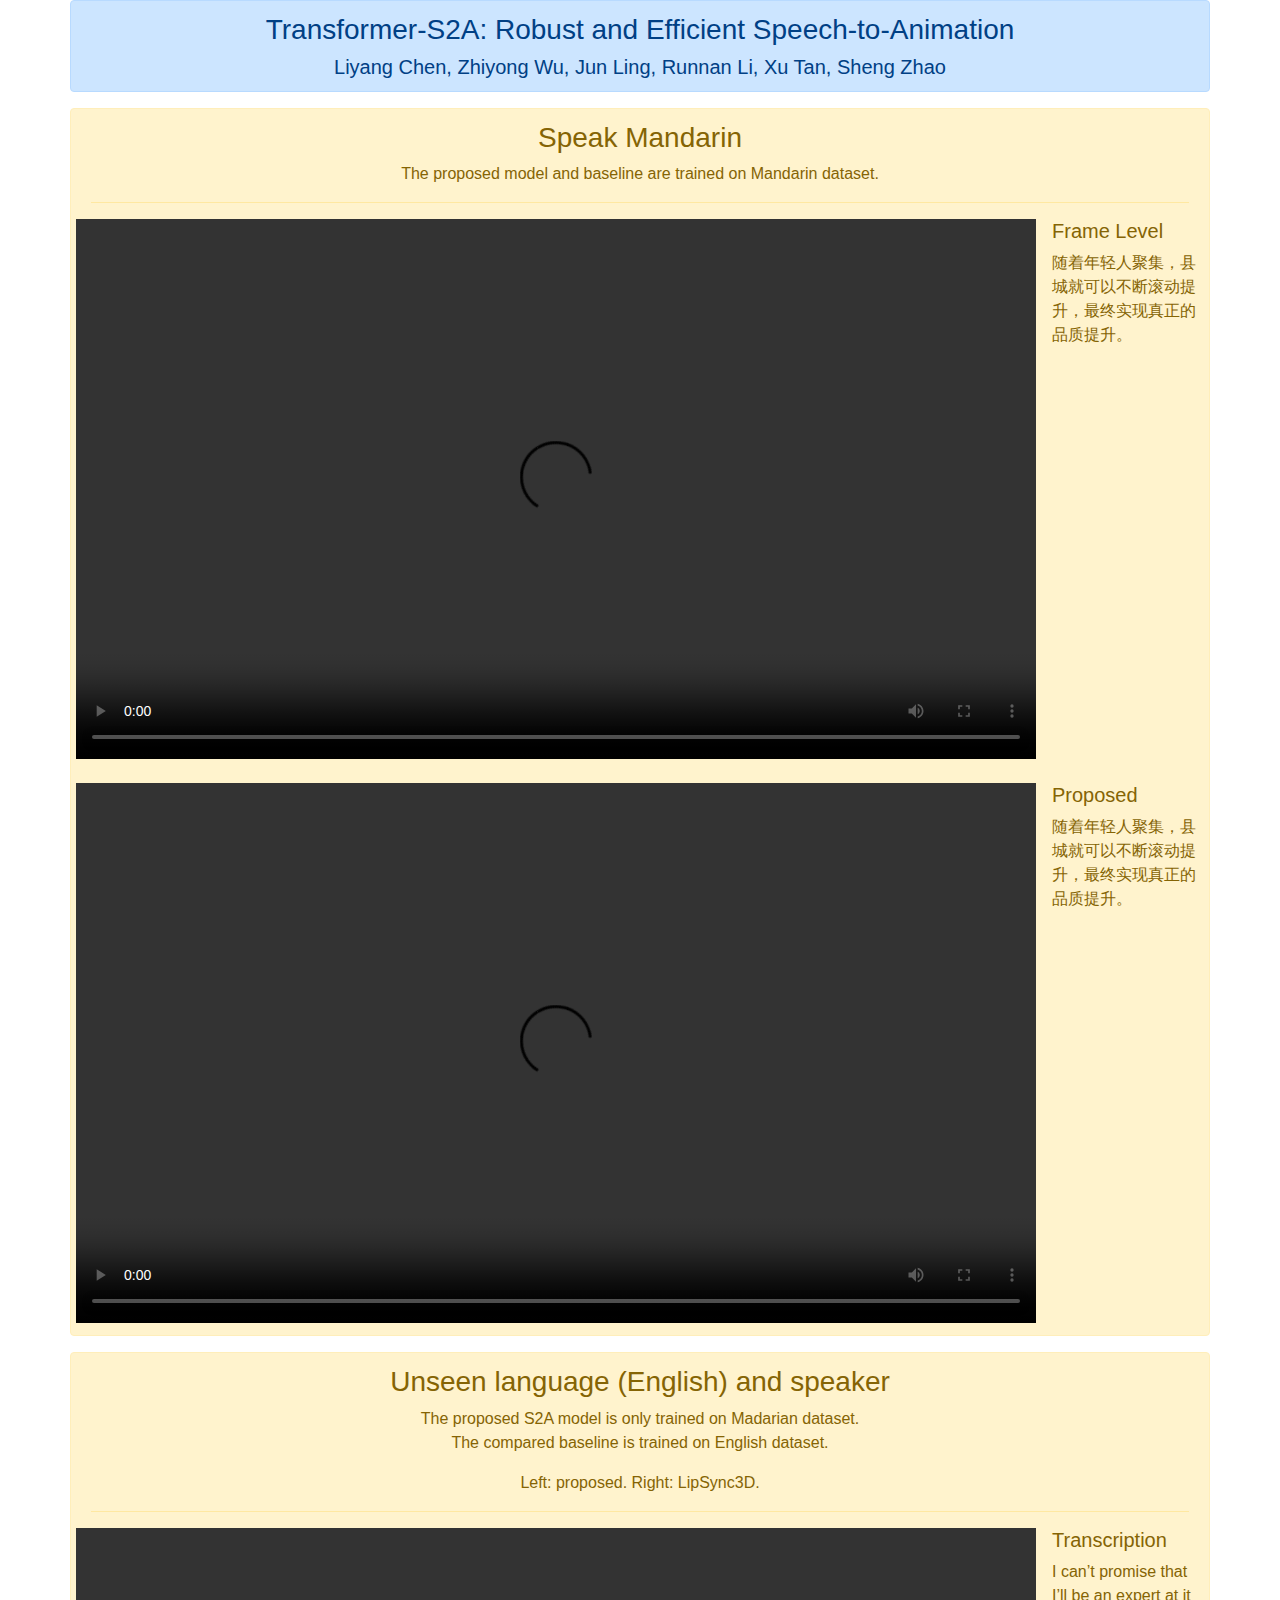
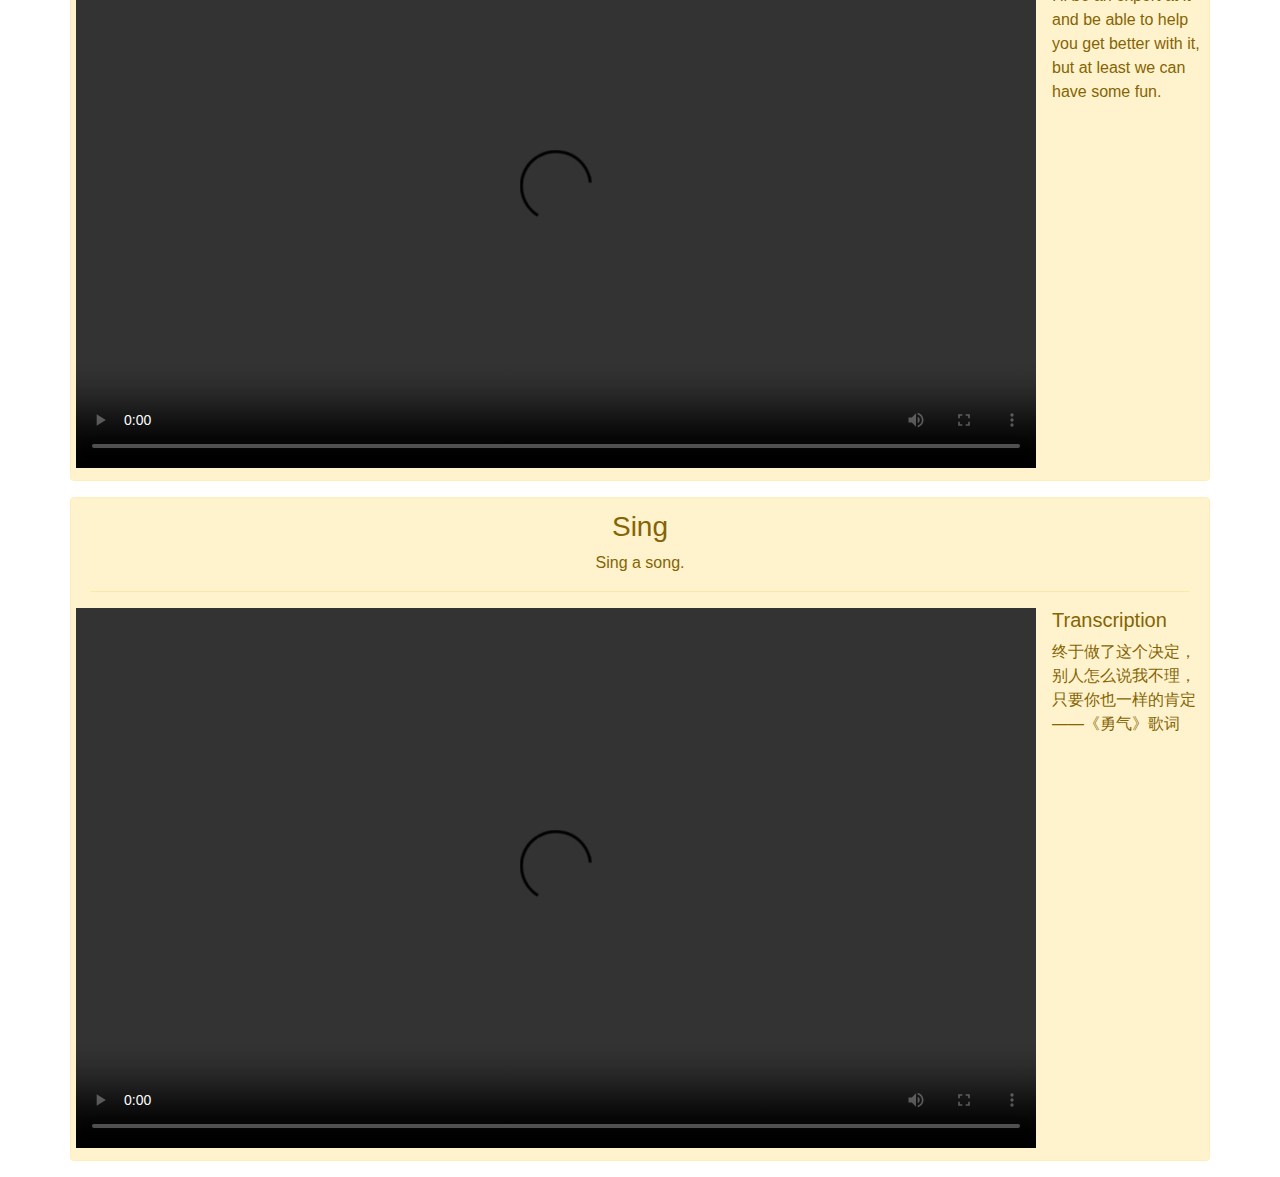
==== index.html @ 33c51ccc "Initial commit" ====
<!DOCTYPE html>
<html>
<head>
	<meta charset="utf-8">
    <meta name="viewport" content="width=device-width, initial-scale=1, shrink-to-fit=no">
	<title>RenderedDemos</title>
	<link rel="stylesheet" href="https://stackpath.bootstrapcdn.com/bootstrap/4.3.1/css/bootstrap.min.css" integrity="sha384-ggOyR0iXCbMQv3Xipma34MD+dH/1fQ784/j6cY/iJTQUOhcWr7x9JvoRxT2MZw1T" crossorigin="anonymous">
</head>
<body bgcolor="#E6E6FA">
	<div class='container'>
		<div class="row justify-content-center alert alert-primary" role="alert">
			<h3 class="alert-heading">
				Transformer-S2A: Robust and Efficient Speech-to-Animation
			</h3>
			<h5 class="mb-0">
				Liyang Chen, Zhiyong Wu, Jun Ling, Runnan Li, Xu Tan, Sheng Zhao
			</h5>
		</div>
	</div>

	<div class="container alert alert-warning" role="alert">
		<div class="row justify-content-md-center">
			<h3>Speak Mandarin</h3>
		</div>
		<div>
			<p class="mb-0 text-center">The proposed model and baseline are trained on Mandarin dataset.</p>
		</div>
		<hr>
		<div class="row">
			<div class="media">
		  		<video width="960" height="540" class="mr-3" controls>
	  				<source src="demos/frameLevel.mp4" type="video/mp4">
				</video>
			  	<div class="media-body">
				    <h5 class="mt-0">Frame Level</h5>
					随着年轻人聚集，县城就可以不断滚动提升，最终实现真正的品质提升。
			  	</div>
			</div>
		</div>
		<br>
		<div class="row">
			<div class="media">
		  		<video width="960" height="540" class="mr-3" controls>
	  				<source src="demos/seqLevel.mp4" type="video/mp4">
				</video>
			  	<div class="media-body">
				    <h5 class="mt-0">Proposed</h5>
					随着年轻人聚集，县城就可以不断滚动提升，最终实现真正的品质提升。
			  	</div>
			</div>
		</div>
	</div>

	<div class="container alert alert-warning" role="alert">
		<div class="row justify-content-md-center">
			<h3>Unseen language (English) and speaker</h3>
		</div>
		<div>
			<p class="mb-0 text-center">The proposed S2A model is only trained on Madarian dataset.</p>
			<p class="text-center">The compared baseline is trained on English dataset.</p>
			<p class="text-center">Left: proposed. Right: LipSync3D.</p>
		</div>
		<hr>
		<div class="row">
			<div class="media">
		  		<video width="960" height="540" class="mr-3" controls>
	  				<source src="demos/comparison.mp4" type="video/mp4">
				</video>
			  	<div class="media-body">
				    <h5 class="mt-0">Transcription</h5>
					I can’t promise that I’ll be an expert at it and be able to help you get better with it, but at least we can have some fun.
			  	</div>
			</div>
		</div>
	</div>

	<div class="container alert alert-warning" role="alert">
		<div class="row justify-content-md-center">
			<h3>Sing</h3>
		</div>
		<div>
			<p class="mb-0 text-center">Sing a song.</p>
		</div>
		<hr>
		<div class="row">
			<div class="media">
		  		<video width="960" height="540" class="mr-3" controls>
	  				<source src="demos/sing.mp4" type="video/mp4">
				</video>
			  	<div class="media-body">
				    <h5 class="mt-0">Transcription</h5>
					终于做了这个决定，别人怎么说我不理，只要你也一样的肯定 ——《勇气》歌词
			  	</div>
			</div>
		</div>
	</div>
		
	<script src="https://code.jquery.com/jquery-3.3.1.slim.min.js" integrity="sha384-q8i/X+965DzO0rT7abK41JStQIAqVgRVzpbzo5smXKp4YfRvH+8abtTE1Pi6jizo" crossorigin="anonymous"></script>
	<script src="https://cdnjs.cloudflare.com/ajax/libs/popper.js/1.14.7/umd/popper.min.js" integrity="sha384-UO2eT0CpHqdSJQ6hJty5KVphtPhzWj9WO1clHTMGa3JDZwrnQq4sF86dIHNDz0W1" crossorigin="anonymous"></script>
	<script src="https://stackpath.bootstrapcdn.com/bootstrap/4.3.1/js/bootstrap.min.js" integrity="sha384-JjSmVgyd0p3pXB1rRibZUAYoIIy6OrQ6VrjIEaFf/nJGzIxFDsf4x0xIM+B07jRM" crossorigin="anonymous"></script>
</body>
</html>
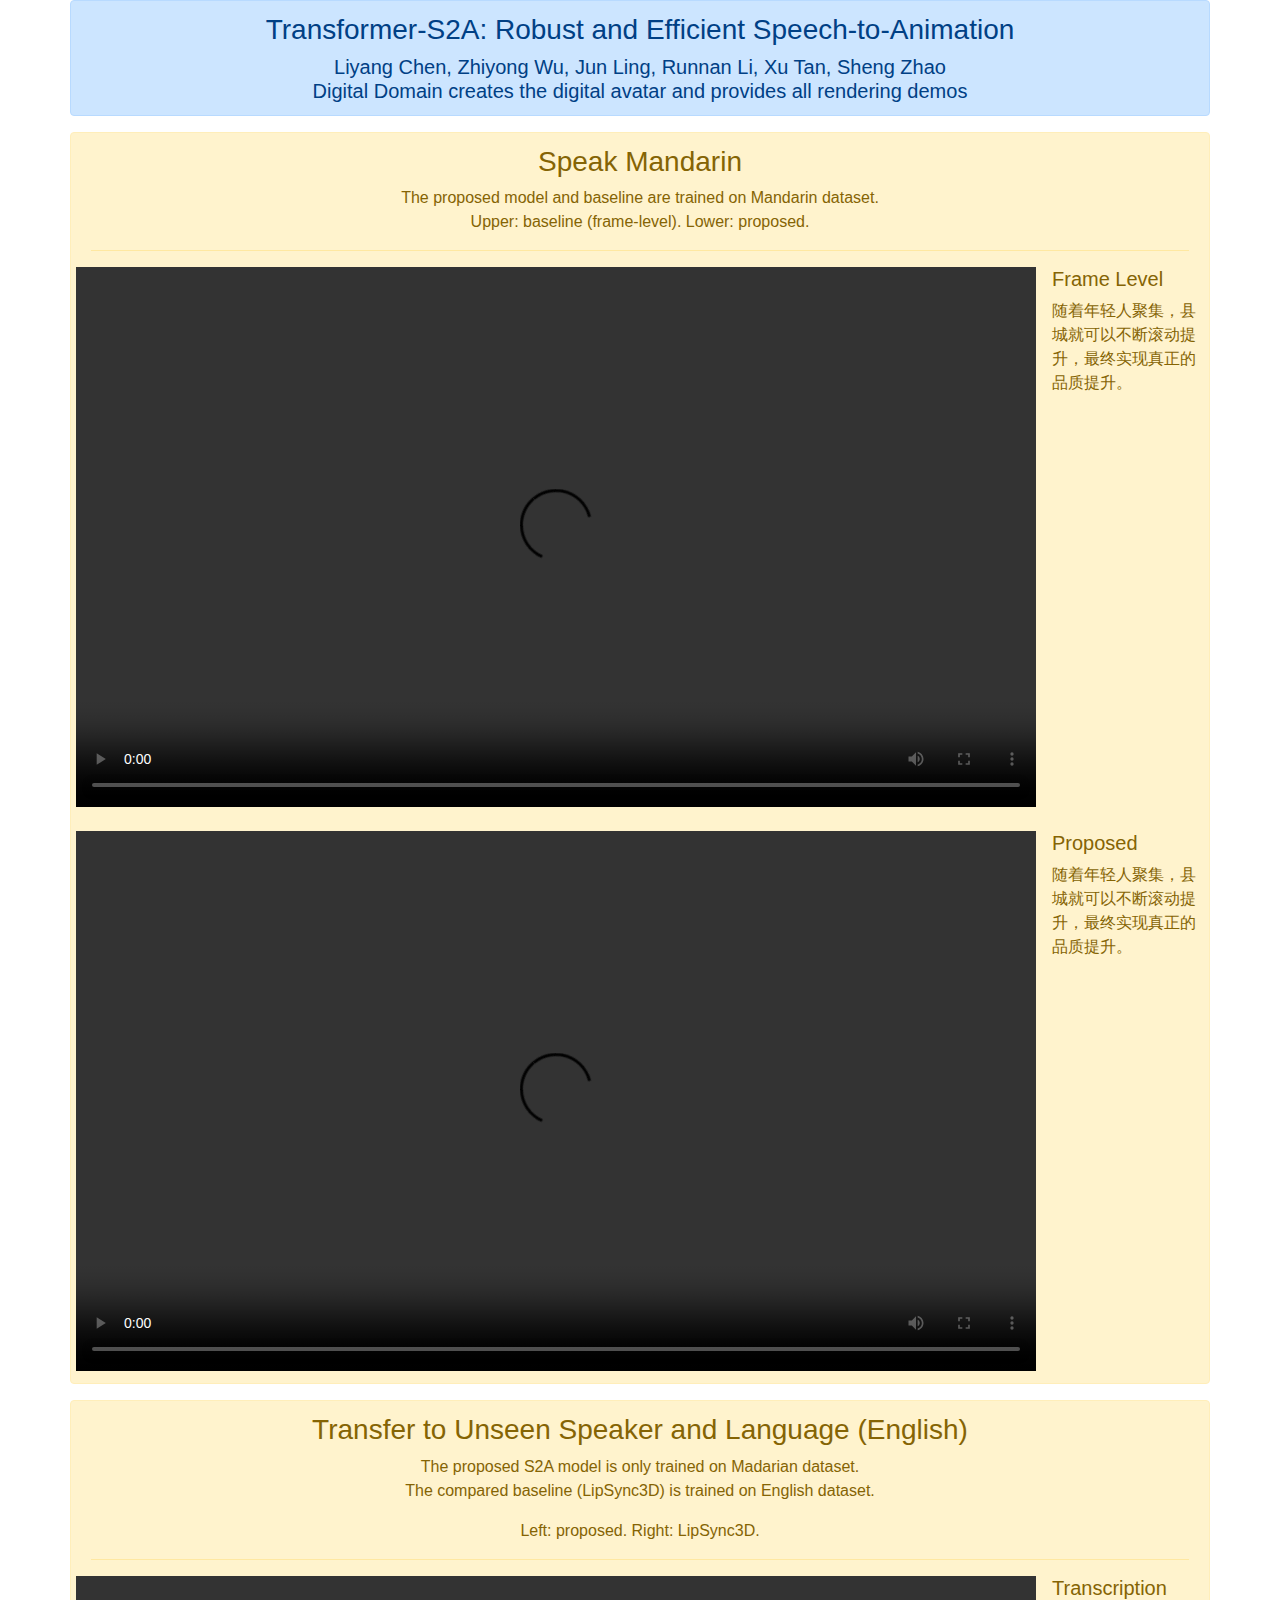
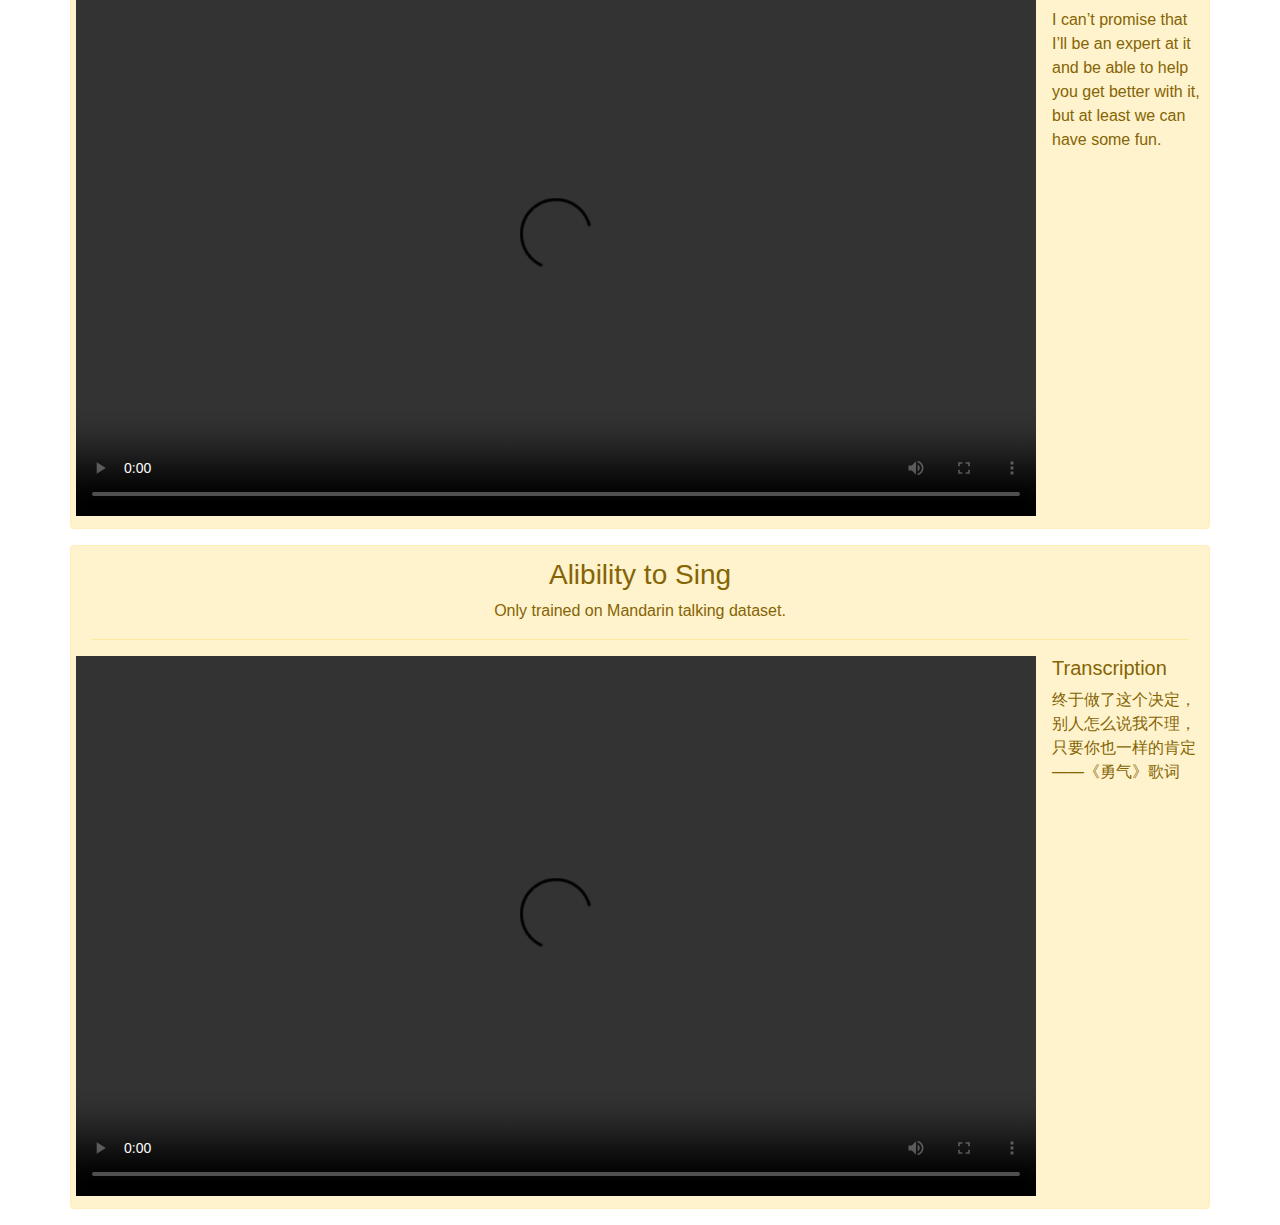
==== commit bf0bad1a: "add ackowledgement of Digital Domain" ====
--- a/index.html
+++ b/index.html
@@ -15,6 +15,9 @@
 			<h5 class="mb-0">
 				Liyang Chen, Zhiyong Wu, Jun Ling, Runnan Li, Xu Tan, Sheng Zhao
 			</h5>
+			<h5 class="mb-0">
+				Digital Domain creates the digital avatar and provides all rendering demos
+			</h5>
 		</div>
 	</div>
 
@@ -24,6 +27,7 @@
 		</div>
 		<div>
 			<p class="mb-0 text-center">The proposed model and baseline are trained on Mandarin dataset.</p>
+			<p class="mb-0 text-center">Upper: baseline (frame-level). Lower: proposed.</p>
 		</div>
 		<hr>
 		<div class="row">
@@ -53,11 +57,11 @@
 
 	<div class="container alert alert-warning" role="alert">
 		<div class="row justify-content-md-center">
-			<h3>Unseen language (English) and speaker</h3>
+			<h3>Transfer to Unseen Speaker and Language (English)</h3>
 		</div>
 		<div>
 			<p class="mb-0 text-center">The proposed S2A model is only trained on Madarian dataset.</p>
-			<p class="text-center">The compared baseline is trained on English dataset.</p>
+			<p class="text-center">The compared baseline (LipSync3D) is trained on English dataset.</p>
 			<p class="text-center">Left: proposed. Right: LipSync3D.</p>
 		</div>
 		<hr>
@@ -76,10 +80,10 @@
 
 	<div class="container alert alert-warning" role="alert">
 		<div class="row justify-content-md-center">
-			<h3>Sing</h3>
+			<h3>Alibility to Sing</h3>
 		</div>
 		<div>
-			<p class="mb-0 text-center">Sing a song.</p>
+			<p class="mb-0 text-center">Only trained on Mandarin talking dataset.</p>
 		</div>
 		<hr>
 		<div class="row">
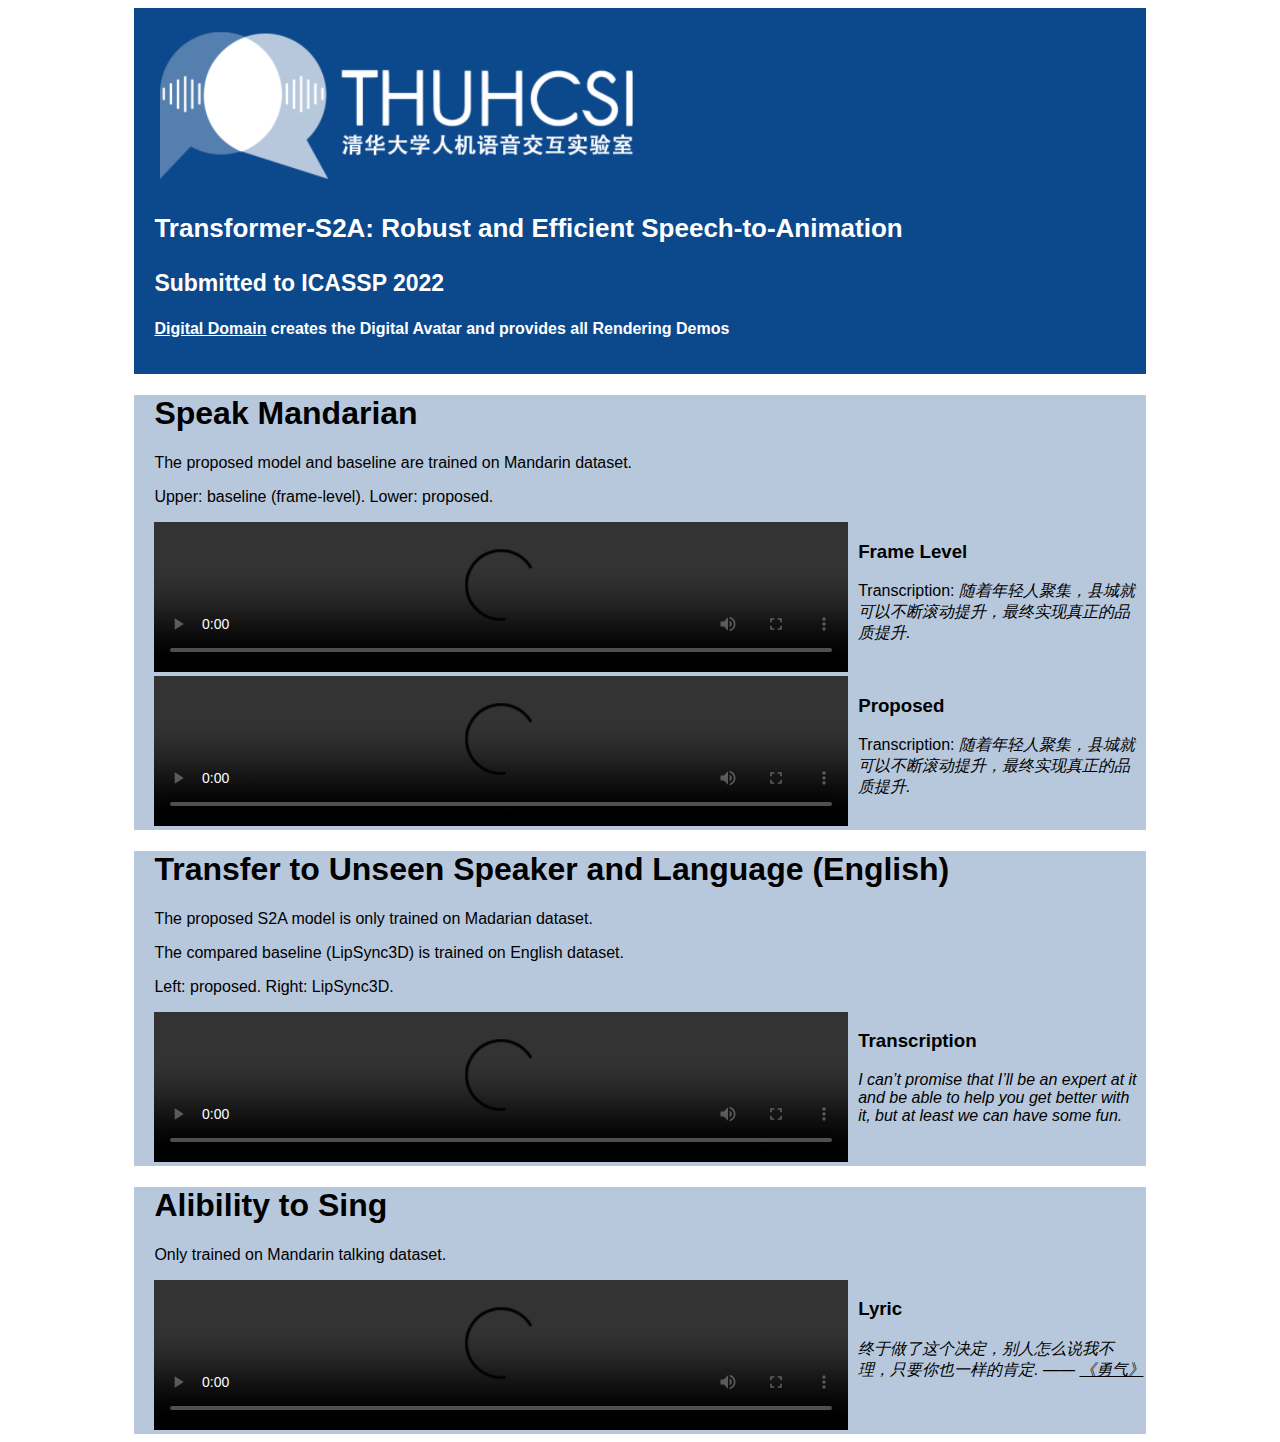
==== commit 9efbfe65: "Separate text and style & add THUHCSI logo" ====
--- a/index.html
+++ b/index.html
@@ -1,106 +1,86 @@
 <!DOCTYPE html>
-<html>
+<html lang="en">
 <head>
-	<meta charset="utf-8">
-    <meta name="viewport" content="width=device-width, initial-scale=1, shrink-to-fit=no">
-	<title>RenderedDemos</title>
-	<link rel="stylesheet" href="https://stackpath.bootstrapcdn.com/bootstrap/4.3.1/css/bootstrap.min.css" integrity="sha384-ggOyR0iXCbMQv3Xipma34MD+dH/1fQ784/j6cY/iJTQUOhcWr7x9JvoRxT2MZw1T" crossorigin="anonymous">
+    <meta charset="UTF-8">
+    <meta http-equiv="X-UA-Compatible" content="IE=edge">
+    <meta name="viewport" content="width=device-width, initial-scale=1.0">
+    <link rel="stylesheet" href="./style.css">
+    <title>Transformer-S2A</title>
 </head>
-<body bgcolor="#E6E6FA">
-	<div class='container'>
-		<div class="row justify-content-center alert alert-primary" role="alert">
-			<h3 class="alert-heading">
-				Transformer-S2A: Robust and Efficient Speech-to-Animation
-			</h3>
-			<h5 class="mb-0">
-				Liyang Chen, Zhiyong Wu, Jun Ling, Runnan Li, Xu Tan, Sheng Zhao
-			</h5>
-			<h5 class="mb-0">
-				Digital Domain creates the digital avatar and provides all rendering demos
-			</h5>
-		</div>
-	</div>
+<body>
+    <div class="container">
+        <div class="title-box">
+            <img src="./img/THUHCSI_logo.png" alt="THUHCSI_Logo">
+            <p id="paper-title">Transformer-S2A: Robust and Efficient Speech-to-Animation</p>
+            <p id="submit">Submitted to ICASSP 2022</p>
+            <p id="ack"><a target="_blank" href="https://digitaldomain.com/?lang=zh-hant">Digital Domain</a> creates the Digital Avatar and provides all Rendering Demos</p>
+        </div>
 
-	<div class="container alert alert-warning" role="alert">
-		<div class="row justify-content-md-center">
-			<h3>Speak Mandarin</h3>
-		</div>
-		<div>
-			<p class="mb-0 text-center">The proposed model and baseline are trained on Mandarin dataset.</p>
-			<p class="mb-0 text-center">Upper: baseline (frame-level). Lower: proposed.</p>
-		</div>
-		<hr>
-		<div class="row">
-			<div class="media">
-		  		<video width="960" height="540" class="mr-3" controls>
-	  				<source src="demos/frameLevel.mp4" type="video/mp4">
-				</video>
-			  	<div class="media-body">
-				    <h5 class="mt-0">Frame Level</h5>
-					随着年轻人聚集，县城就可以不断滚动提升，最终实现真正的品质提升。
-			  	</div>
-			</div>
-		</div>
-		<br>
-		<div class="row">
-			<div class="media">
-		  		<video width="960" height="540" class="mr-3" controls>
-	  				<source src="demos/seqLevel.mp4" type="video/mp4">
-				</video>
-			  	<div class="media-body">
-				    <h5 class="mt-0">Proposed</h5>
-					随着年轻人聚集，县城就可以不断滚动提升，最终实现真正的品质提升。
-			  	</div>
-			</div>
-		</div>
-	</div>
+        <div class="single-demo">
+            <div class="subtitle">
+                <h1>Speak Mandarian</h1>
+                <p>The proposed model and baseline are trained on Mandarin dataset.</p>
+                <p>Upper: baseline (frame-level). Lower: proposed.</p>
+            </div>
+            <div class="media">
+                <video width="100%" height="100%" controls>
+                    <source src="demos/frameLevel.mp4" type="video/mp4">
+                </video>
+            </div>
+            <div class="notion">
+                <h3 >Frame Level</h3>
+                <p>Transcription: <em>随着年轻人聚集，县城就可以不断滚动提升，最终实现真正的品质提升.</em></p>
+            </div>
+            <div class="clear"></div>
 
-	<div class="container alert alert-warning" role="alert">
-		<div class="row justify-content-md-center">
-			<h3>Transfer to Unseen Speaker and Language (English)</h3>
-		</div>
-		<div>
-			<p class="mb-0 text-center">The proposed S2A model is only trained on Madarian dataset.</p>
-			<p class="text-center">The compared baseline (LipSync3D) is trained on English dataset.</p>
-			<p class="text-center">Left: proposed. Right: LipSync3D.</p>
-		</div>
-		<hr>
-		<div class="row">
-			<div class="media">
-		  		<video width="960" height="540" class="mr-3" controls>
-	  				<source src="demos/comparison.mp4" type="video/mp4">
-				</video>
-			  	<div class="media-body">
-				    <h5 class="mt-0">Transcription</h5>
-					I can’t promise that I’ll be an expert at it and be able to help you get better with it, but at least we can have some fun.
-			  	</div>
-			</div>
-		</div>
-	</div>
+            <div class="media">
+                <video width="100%" height="100%" controls>
+                    <source src="demos/seqLevel.mp4" type="video/mp4">
+                </video>
+            </div>
+            <div class="notion">
+                <h3 >Proposed</h3>
+                <p>Transcription: <em>随着年轻人聚集，县城就可以不断滚动提升，最终实现真正的品质提升.</em></p>
+            </div>
+            <div class="clear"></div>
+        </div>
 
-	<div class="container alert alert-warning" role="alert">
-		<div class="row justify-content-md-center">
-			<h3>Alibility to Sing</h3>
-		</div>
-		<div>
-			<p class="mb-0 text-center">Only trained on Mandarin talking dataset.</p>
-		</div>
-		<hr>
-		<div class="row">
-			<div class="media">
-		  		<video width="960" height="540" class="mr-3" controls>
-	  				<source src="demos/sing.mp4" type="video/mp4">
-				</video>
-			  	<div class="media-body">
-				    <h5 class="mt-0">Transcription</h5>
-					终于做了这个决定，别人怎么说我不理，只要你也一样的肯定 ——《勇气》歌词
-			  	</div>
-			</div>
-		</div>
-	</div>
-		
-	<script src="https://code.jquery.com/jquery-3.3.1.slim.min.js" integrity="sha384-q8i/X+965DzO0rT7abK41JStQIAqVgRVzpbzo5smXKp4YfRvH+8abtTE1Pi6jizo" crossorigin="anonymous"></script>
-	<script src="https://cdnjs.cloudflare.com/ajax/libs/popper.js/1.14.7/umd/popper.min.js" integrity="sha384-UO2eT0CpHqdSJQ6hJty5KVphtPhzWj9WO1clHTMGa3JDZwrnQq4sF86dIHNDz0W1" crossorigin="anonymous"></script>
-	<script src="https://stackpath.bootstrapcdn.com/bootstrap/4.3.1/js/bootstrap.min.js" integrity="sha384-JjSmVgyd0p3pXB1rRibZUAYoIIy6OrQ6VrjIEaFf/nJGzIxFDsf4x0xIM+B07jRM" crossorigin="anonymous"></script>
+        <div class="single-demo">
+            <div class="subtitle">
+                <h1>Transfer to Unseen Speaker and Language (English)</h1>
+                <p>The proposed S2A model is only trained on Madarian dataset.</p>
+                <p>The compared baseline (LipSync3D) is trained on English dataset.</p>
+                <p>Left: proposed. Right: LipSync3D.</p>
+            </div>
+            <div class="media">
+                <video width="100%" height="100%" controls>
+                    <source src="demos/comparison.mp4" type="video/mp4">
+                </video>
+            </div>
+            <div class="notion">
+                <h3 >Transcription</h3>
+                <p><em>I can’t promise that I’ll be an expert at it and be able to help you get better with it, but at least we can have some fun.</em></p>
+            </div>
+            <div class="clear"></div>
+        </div>
+
+        <div class="single-demo">
+            <div class="subtitle">
+                <h1>Alibility to Sing</h1>
+                <p>Only trained on Mandarin talking dataset.</p>
+            </div>
+            <div class="media">
+                <video width="100%" height="100%" controls>
+                    <source src="demos/sing.mp4" type="video/mp4">
+                </video>
+            </div>
+            <div class="notion">
+                <h3 >Lyric</h3>
+                <p><em>终于做了这个决定，别人怎么说我不理，只要你也一样的肯定. —— <a id="link_lyric" target="_blank" href="https://youtu.be/BVpXUyXPKOg?t=21"> 《勇气》</a></em></p>
+            </div>
+            <div class="clear"></div>
+        </div>
+    </div>
+
 </body>
 </html>--- a/style.css
+++ b/style.css
@@ -0,0 +1,83 @@
+body{
+    font-family: Arial, Helvetica, sans-serif;
+}
+
+.container{
+    width: 80%;
+    margin: auto;
+}
+
+.title-box {
+    background-color: #0c488c;
+    color: #ffffff;
+    font-family: Arial, Helvetica, sans-serif;
+
+    border-left: 20px #0c488c solid;
+    border-bottom: 20px #0c488c solid;
+}
+
+.title-box img{
+    border-top: 20px #0c488c solid;
+
+    position: relative;
+}
+
+#paper-title {
+    font-weight: 700;
+    font-size: 26px;
+
+    position: relative;
+}
+
+#submit {
+    font-weight: 700;
+    font-size: 23px;
+
+    position: relative;
+}
+
+#ack {
+    font-weight: 700;
+    font-size: 18;
+
+    position: relative;
+}
+
+#ack a{
+    text-decoration: underline;
+    color: #ffffff;
+}
+
+#ack a:visited{
+    color: #ffffff;
+}
+
+.single-demo {
+    background-color: #b7c8dd;
+    border-left: 20px #b7c8dd solid;
+}
+
+.media{
+    float: left;
+    width: 70%;
+    box-sizing: border-box;
+}
+
+.notion{
+    float: right;
+    width: 29%;
+    box-sizing: border-box;
+}
+
+#link_lyric {
+    text-decoration: underline;
+    color: black;
+}
+
+#link_lyric:visited {
+    color: black;
+}
+
+.clear {
+    clear: both;
+    }